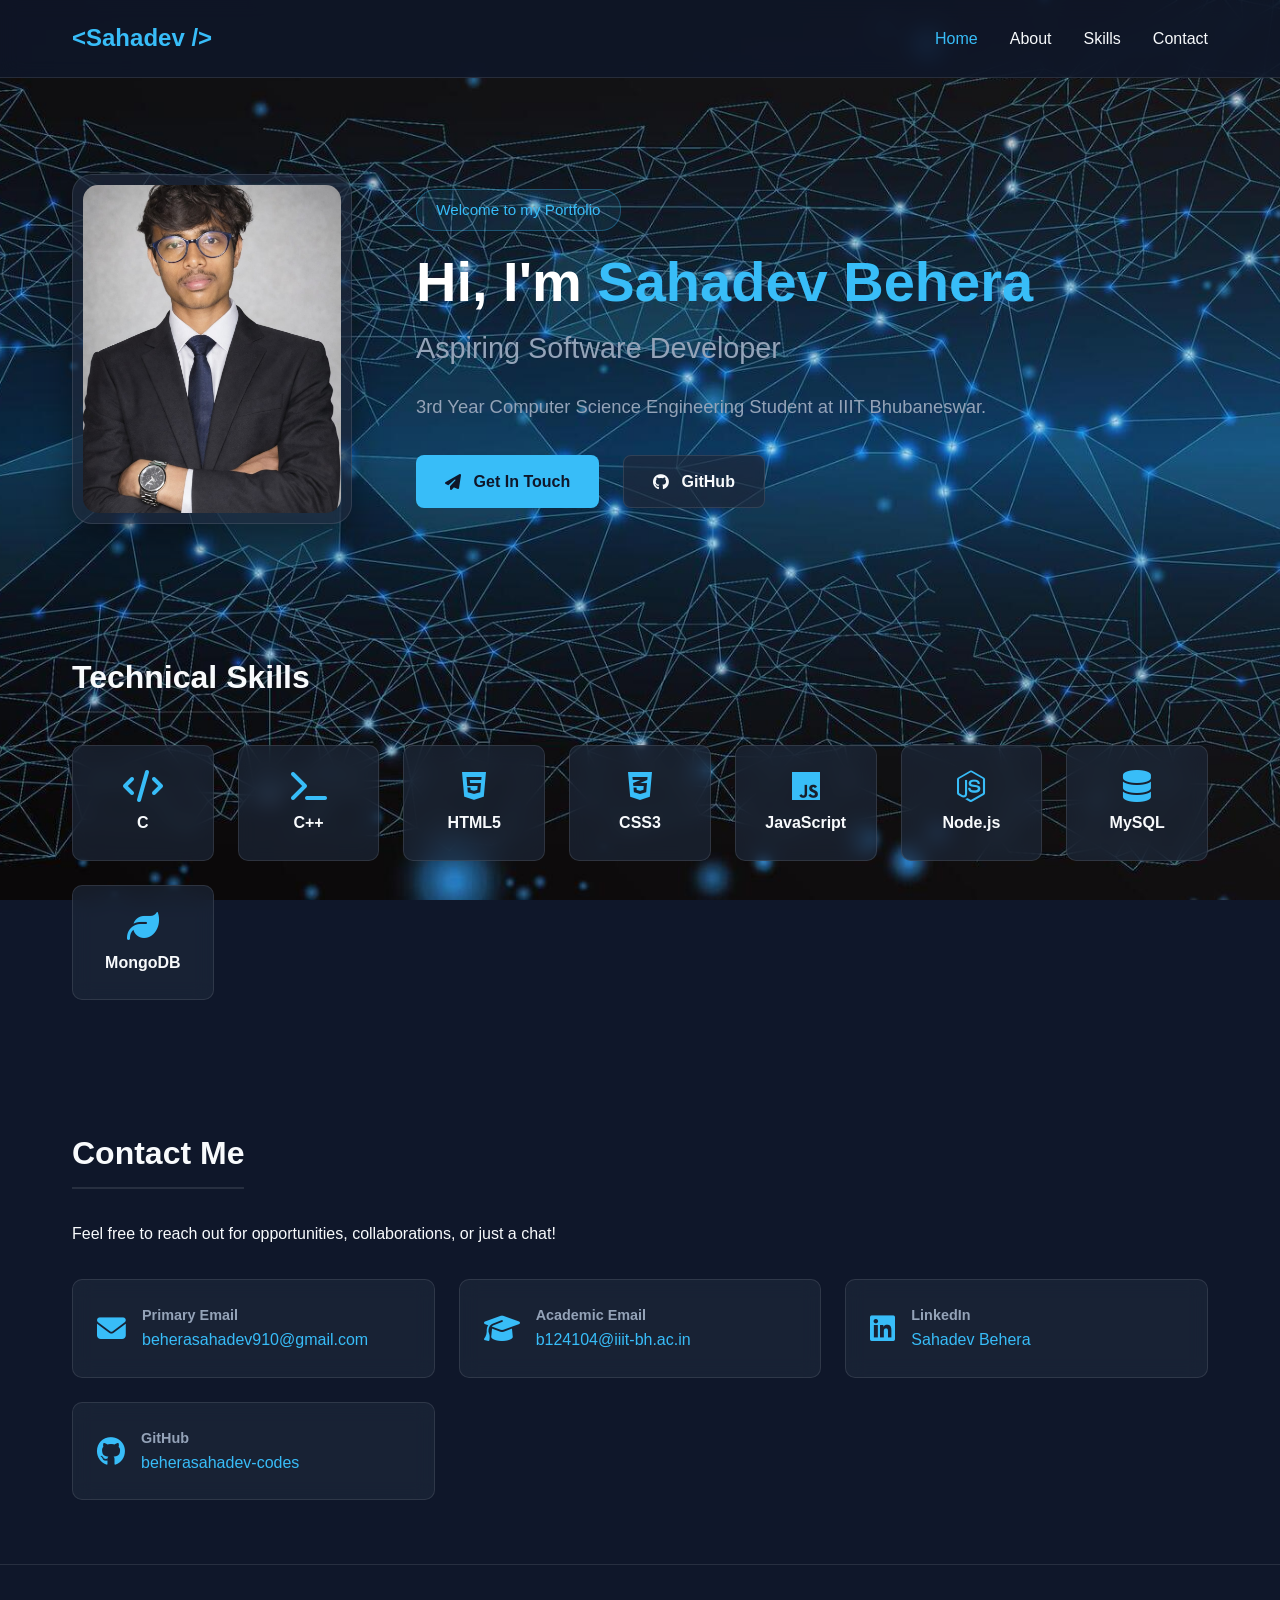
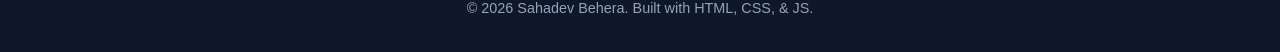
==== index.html @ 4afdf2d7 "Initial commit" ====
<!DOCTYPE html>
<html lang="en">
<head>
    <meta charset="UTF-8">
    <meta name="viewport" content="width=device-width, initial-scale=1.0">
    <title>Sahadev Behera | Software Developer</title>
    <link rel="icon" href="images/favicon.ico" type="image/x-icon">
    <!-- FontAwesome Icons -->
    <link rel="stylesheet" href="https://cdnjs.cloudflare.com/ajax/libs/font-awesome/6.4.0/css/all.min.css">
    <!-- Main Style -->
    <link rel="stylesheet" href="css/style.css">
</head>
<body>

    <!-- Header & Navigation -->
    <header>
        <nav class="navbar">
            <a href="index.html" class="logo">&lt;Sahadev /&gt;</a>
            <ul class="nav-links">
                <li><a href="index.html" class="active">Home</a></li>
                <li><a href="about.html">About</a></li>
                <li><a href="#skills">Skills</a></li>
                <li><a href="#contact">Contact</a></li>
            </ul>
        </nav>
    </header>

    <!-- Hero Section -->
    <section class="hero">
        <div class="hero-container">
            
            <!-- Image Box (Left Side) -->
            <div class="hero-image-box">
                <!-- IMPORTANT: Make sure your image inside 'images/' folder is named 'sahadev.png' -->
                <img src="images/sahadev.png" alt="Sahadev Behera" class="profile-photo-boxed">
            </div>

            <!-- Text Content (Right Side) -->
            <div class="hero-content-boxed">
                <span class="badge">Welcome to my Portfolio</span>
                <h1>Hi, I'm <span class="highlight">Sahadev Behera</span></h1>
                <h2>Aspiring Software Developer</h2>
                <p>3rd Year Computer Science Engineering Student at IIIT Bhubaneswar.</p>
                
                <!-- Buttons Container -->
                <div class="cta-buttons-boxed">
                    <a href="#contact" class="btn primary-btn">
                        <i class="fas fa-paper-plane"></i> Get In Touch
                    </a>
                    <a href="https://github.com/beherasahadev-codes" target="_blank" class="btn secondary-btn">
                        <i class="fab fa-github"></i> GitHub
                    </a>
                </div>
            </div>

        </div>
    </section>

    <!-- Skills Section -->
    <section id="skills" class="skills-section">
        <h2>Technical Skills</h2>
        <div class="skills-grid">
            <div class="skill-card"><i class="fas fa-code"></i> C</div>
            <div class="skill-card"><i class="fas fa-terminal"></i> C++</div>
            <div class="skill-card"><i class="fab fa-html5"></i> HTML5</div>
            <div class="skill-card"><i class="fab fa-css3-alt"></i> CSS3</div>
            <div class="skill-card"><i class="fab fa-js"></i> JavaScript</div>
            <div class="skill-card"><i class="fab fa-node-js"></i> Node.js</div>
            <div class="skill-card"><i class="fas fa-database"></i> MySQL</div>
            <div class="skill-card"><i class="fas fa-leaf"></i> MongoDB</div>
        </div>
    </section>

    <!-- Contact Section -->
    <section id="contact" class="contact-section">
        <h2>Contact Me</h2>
        <p>Feel free to reach out for opportunities, collaborations, or just a chat!</p>
        
        <div class="contact-grid">
            <div class="contact-item">
                <i class="fas fa-envelope"></i>
                <div>
                    <h4>Primary Email</h4>
                    <a href="mailto:beherasahadev910@gmail.com">beherasahadev910@gmail.com</a>
                </div>
            </div>
            <div class="contact-item">
                <i class="fas fa-graduation-cap"></i>
                <div>
                    <h4>Academic Email</h4>
                    <a href="mailto:b124104@iiit-bh.ac.in">b124104@iiit-bh.ac.in</a>
                </div>
            </div>
            <div class="contact-item">
                <i class="fab fa-linkedin"></i>
                <div>
                    <h4>LinkedIn</h4>
                    <a href="https://www.linkedin.com/in/sahadev-behera-0793b9331/" target="_blank">Sahadev Behera</a>
                </div>
            </div>
            <div class="contact-item">
                <i class="fab fa-github"></i>
                <div>
                    <h4>GitHub</h4>
                    <a href="https://github.com/beherasahadev-codes" target="_blank">beherasahadev-codes</a>
                </div>
            </div>
        </div>
    </section>

    <!-- Footer -->
    <footer>
        <p>&copy; <span id="year"></span> Sahadev Behera. Built with HTML, CSS, & JS.</p>
    </footer>

    <script src="js/main.js"></script>
</body>
</html>
---- css/style.css ----
/* --- Global Styles --- */
:root {
    --bg-color: #0f172a;
    --card-bg: rgba(30, 41, 59, 0.7); /* Semi-transparent for glassmorphism */
    --text-color: #f8fafc;
    --text-muted: #94a3b8;
    --accent-color: #38bdf8;
    --accent-hover: #0284c7;
    --border-color: rgba(255, 255, 255, 0.1);
}

* {
    margin: 0;
    padding: 0;
    box-sizing: border-box;
    font-family: 'Segoe UI', Tahoma, Geneva, Verdana, sans-serif;
}

body {
    background-color: var(--bg-color);
    background-image: url('../images/background.png');
    background-size: cover;
    background-position: center;
    background-attachment: fixed;
    background-repeat: no-repeat;
    color: var(--text-color);
    line-height: 1.6;
    display: flex;
    flex-direction: column;
    min-height: 100vh;
}

a {
    color: var(--accent-color);
    text-decoration: none;
    transition: color 0.3s ease;
}

a:hover {
    color: var(--accent-hover);
}

/* --- Header / Navbar --- */
header {
    background: rgba(15, 23, 42, 0.85);
    backdrop-filter: blur(10px);
    position: sticky;
    top: 0;
    z-index: 100;
    border-bottom: 1px solid var(--border-color);
}

.navbar {
    max-width: 1200px;
    margin: 0 auto;
    padding: 1.2rem 2rem;
    display: flex;
    justify-content: space-between;
    align-items: center;
}

.logo {
    font-size: 1.5rem;
    font-weight: 700;
    color: var(--accent-color);
}

.nav-links {
    display: flex;
    list-style: none;
    gap: 2rem;
}

.nav-links a {
    color: var(--text-color);
    font-weight: 500;
}

.nav-links a.active, .nav-links a:hover {
    color: var(--accent-color);
}

/* --- Hero Section --- */
.hero {
    max-width: 1200px;
    margin: 0 auto;
    padding: 6rem 2rem 4rem;
    width: 100%;
}

.hero-container {
    display: flex;
    align-items: center;
    justify-content: flex-start;
    gap: 4rem;
}

/* --- Image Box --- */
.hero-image-box {
    flex: 0 0 auto;
    width: 280px;
    height: 350px;
    background-color: var(--card-bg);
    border-radius: 20px;
    padding: 10px;
    border: 1px solid var(--border-color);
    box-shadow: 0 15px 35px rgba(0, 0, 0, 0.4);
    overflow: hidden;
    display: flex;
    justify-content: center;
    align-items: center;
}

.profile-photo-boxed {
    width: 100%;
    height: 100%;
    object-fit: cover;
    border-radius: 15px;
}

/* --- Hero Content --- */
.hero-content-boxed {
    flex: 1;
    display: flex;
    flex-direction: column;
    align-items: flex-start;
}

.badge {
    background: rgba(56, 189, 248, 0.1);
    color: var(--accent-color);
    padding: 0.5rem 1.2rem;
    border-radius: 20px;
    font-size: 0.95rem;
    border: 1px solid rgba(56, 189, 248, 0.3);
    margin-bottom: 1.2rem;
}

.hero-content-boxed h1 {
    font-size: 3.5rem;
    line-height: 1.1;
    margin-bottom: 0.8rem;
    color: #fff;
}

.highlight {
    color: var(--accent-color);
}

.hero-content-boxed h2 {
    font-size: 1.8rem;
    color: var(--text-muted);
    font-weight: 400;
    margin-bottom: 1.2rem;
}

.hero-content-boxed p {
    font-size: 1.15rem;
    color: var(--text-muted);
    max-width: 650px;
    line-height: 1.8;
    margin-bottom: 2rem;
}

/* --- Buttons --- */
.cta-buttons-boxed {
    display: flex;
    gap: 1.5rem;
}

.btn {
    padding: 0.8rem 1.8rem;
    border-radius: 8px;
    font-weight: 600;
    cursor: pointer;
    transition: all 0.3s ease;
    display: inline-flex;
    align-items: center;
    gap: 0.8rem;
}

.primary-btn {
    background-color: var(--accent-color);
    color: #0f172a;
}

.primary-btn:hover {
    background-color: var(--accent-hover);
    color: #fff;
}

.secondary-btn {
    border: 1px solid var(--border-color);
    color: var(--text-color);
    background: var(--card-bg);
}

.secondary-btn:hover {
    border-color: var(--accent-color);
    color: var(--accent-color);
}

/* --- About Page & Glassy Cards Fix --- */
.about-hero {
    max-width: 1200px;
    margin: 0 auto;
    padding: 6rem 2rem 4rem;
    width: 100%;
}

.about-hero h1 {
    font-size: 2.8rem;
    margin-bottom: 1.5rem;
}

.about-cards {
    display: grid;
    grid-template-columns: repeat(auto-fit, minmax(300px, 1fr));
    gap: 2rem;
    margin-top: 2.5rem;
}

.info-card {
    background: rgba(30, 41, 59, 0.55); /* Glassy opacity */
    backdrop-filter: blur(12px);          /* Glass blur effect */
    -webkit-backdrop-filter: blur(12px);
    border: 1px solid rgba(255, 255, 255, 0.1);
    padding: 2rem;
    border-radius: 16px;
    box-shadow: 0 8px 32px 0 rgba(0, 0, 0, 0.3);
    transition: transform 0.3s ease, border-color 0.3s ease;
}

.info-card:hover {
    transform: translateY(-6px);
    border-color: var(--accent-color);
}

.info-card i {
    font-size: 2.2rem;
    color: var(--accent-color);
    margin-bottom: 1.2rem;
}

.info-card h3 {
    font-size: 1.3rem;
    margin-bottom: 0.8rem;
    color: var(--text-color);
}

.info-card p {
    color: var(--text-muted);
    font-size: 1rem;
    line-height: 1.7;
}

/* --- Skills & Contact Sections --- */
.skills-section, .contact-section {
    max-width: 1200px;
    margin: 0 auto;
    padding: 4rem 2rem;
    width: 100%;
}

.skills-section h2, .contact-section h2 {
    font-size: 2rem;
    margin-bottom: 2rem;
    border-bottom: 2px solid var(--border-color);
    padding-bottom: 0.5rem;
    display: inline-block;
}

.skills-grid {
    display: grid;
    grid-template-columns: repeat(auto-fit, minmax(140px, 1fr));
    gap: 1.5rem;
}

.skill-card {
    background: rgba(30, 41, 59, 0.65);
    backdrop-filter: blur(10px);
    border: 1px solid var(--border-color);
    padding: 1.5rem;
    border-radius: 10px;
    text-align: center;
    font-weight: 600;
    transition: transform 0.3s ease, border-color 0.3s ease;
}

.skill-card i {
    display: block;
    font-size: 2rem;
    margin-bottom: 0.5rem;
    color: var(--accent-color);
}

.skill-card:hover {
    transform: translateY(-5px);
    border-color: var(--accent-color);
}

/* --- Contact Section --- */
.contact-grid {
    display: grid;
    grid-template-columns: repeat(auto-fit, minmax(280px, 1fr)); 
    gap: 1.5rem;
    margin-top: 2rem;
}

.contact-item {
    background: rgba(30, 41, 59, 0.65);
    backdrop-filter: blur(10px);
    border: 1px solid var(--border-color);
    padding: 1.5rem;
    border-radius: 10px;
    display: flex;
    align-items: center;
    gap: 1rem;
    min-width: 0; 
}

.contact-item > div {
    min-width: 0;
    flex: 1;
}

.contact-item a {
    display: block;
    word-break: break-all;
    overflow-wrap: anywhere;
}

.contact-item i {
    font-size: 1.8rem;
    color: var(--accent-color);
}

.contact-item h4 {
    font-size: 0.9rem;
    color: var(--text-muted);
}

/* --- Footer --- */
footer {
    text-align: center;
    padding: 2rem;
    border-top: 1px solid var(--border-color);
    color: var(--text-muted);
    font-size: 0.9rem;
    margin-top: auto;
}

/* --- Responsive Adjustments --- */
@media (max-width: 900px) {
    .hero-container {
        flex-direction: column;
        align-items: center;
        text-align: center;
        gap: 2.5rem;
    }
    
    .hero-image-box {
        width: 240px;
        height: 300px;
    }
    
    .hero-content-boxed {
        align-items: center;
    }

    .hero-content-boxed h1 {
        font-size: 2.8rem;
    }

    .cta-buttons-boxed {
        flex-direction: column;
        gap: 1rem;
        width: 100%;
        max-width: 300px;
    }
    
    .btn {
        width: 100%;
        justify-content: center;
    }
}
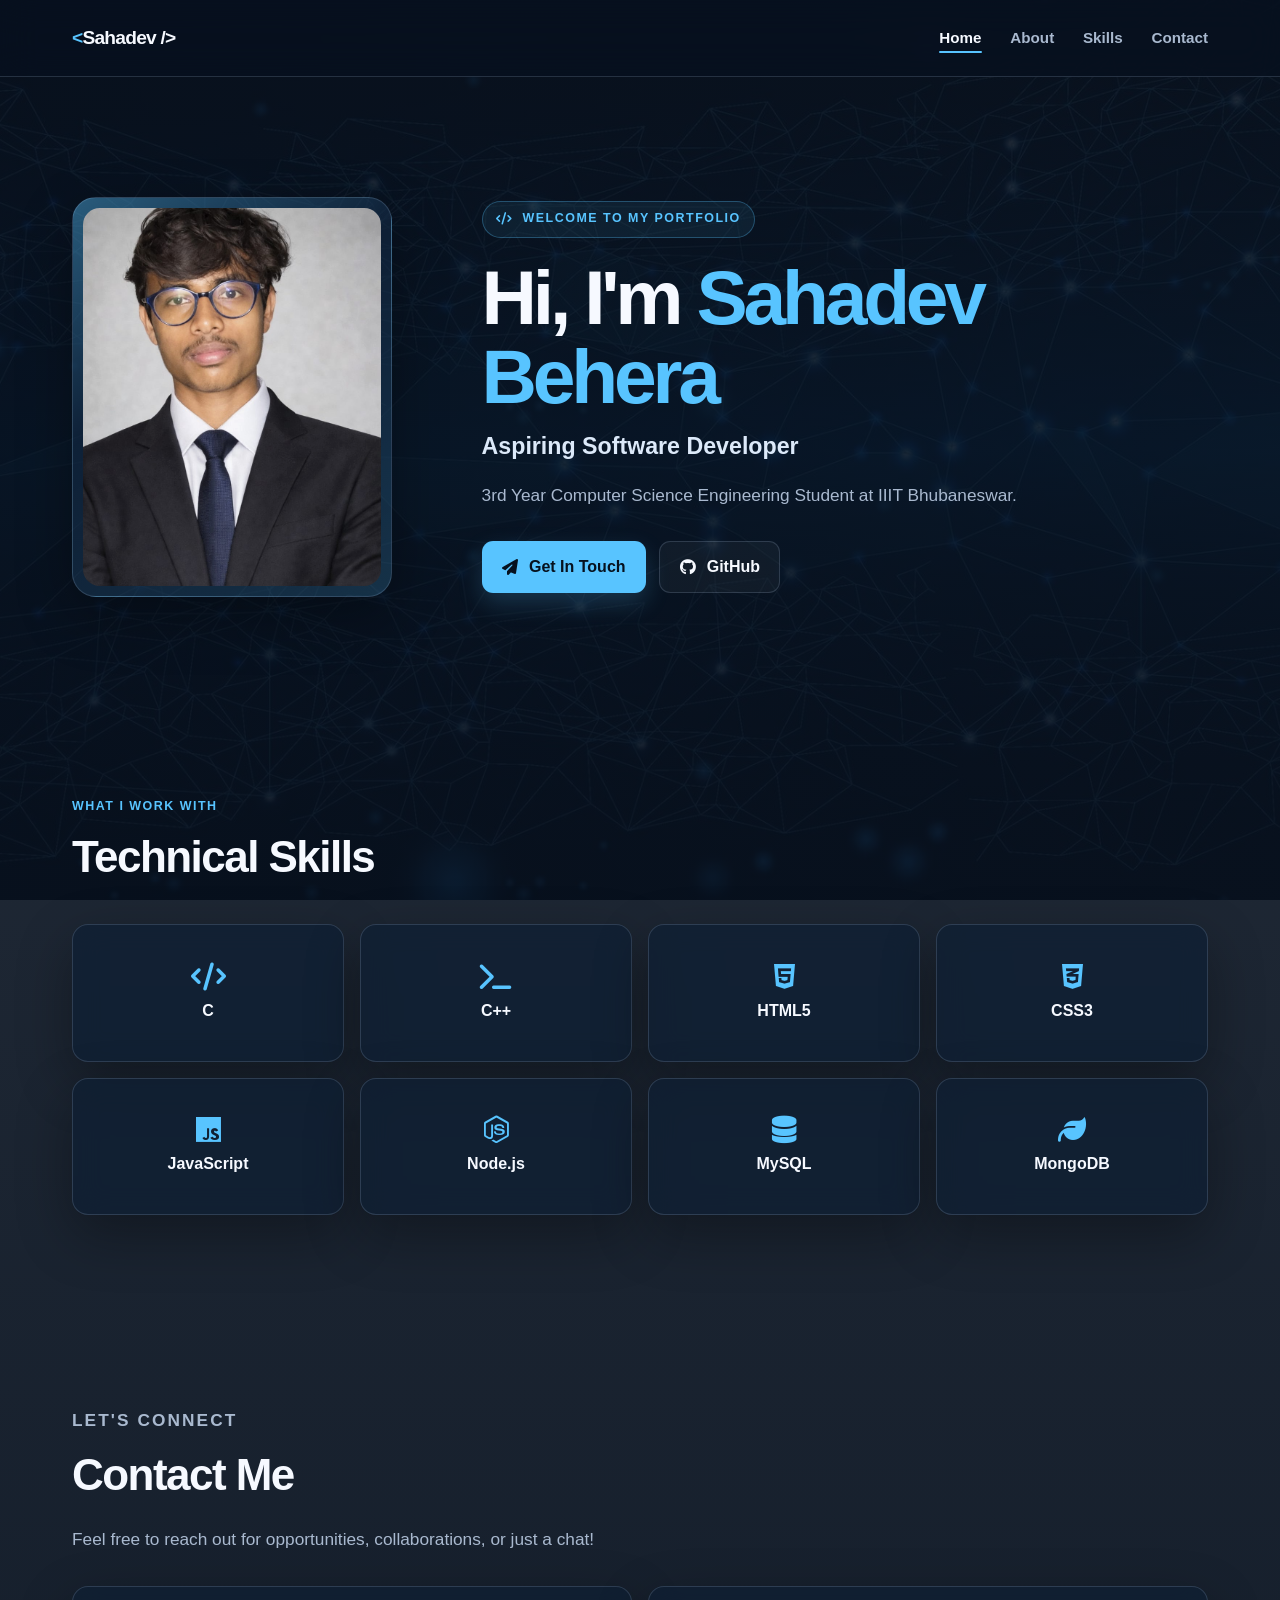
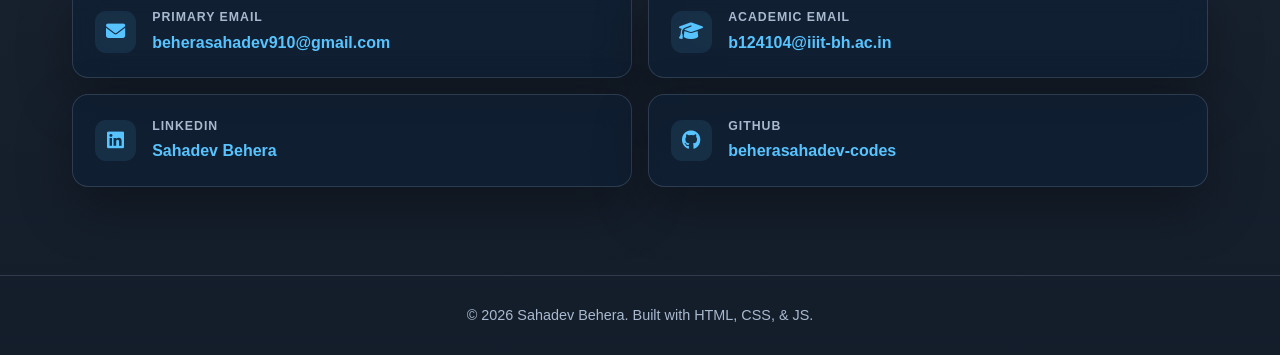
==== commit 9518e0b3: "Polish portfolio design and responsive navigation" ====
--- a/index.html
+++ b/index.html
@@ -3,6 +3,7 @@
 <head>
     <meta charset="UTF-8">
     <meta name="viewport" content="width=device-width, initial-scale=1.0">
+    <meta name="description" content="Portfolio of Sahadev Behera, a Computer Science student and aspiring software developer.">
     <title>Sahadev Behera | Software Developer</title>
     <link rel="icon" href="images/favicon.ico" type="image/x-icon">
     <!-- FontAwesome Icons -->
@@ -11,12 +12,16 @@
     <link rel="stylesheet" href="css/style.css">
 </head>
 <body>
+    <a class="skip-link" href="#main-content">Skip to content</a>
 
     <!-- Header & Navigation -->
     <header>
-        <nav class="navbar">
+        <nav class="navbar" aria-label="Primary navigation">
             <a href="index.html" class="logo">&lt;Sahadev /&gt;</a>
-            <ul class="nav-links">
+            <button class="nav-toggle" type="button" aria-expanded="false" aria-controls="primary-menu" aria-label="Open navigation menu">
+                <i class="fas fa-bars" aria-hidden="true"></i>
+            </button>
+            <ul class="nav-links" id="primary-menu">
                 <li><a href="index.html" class="active">Home</a></li>
                 <li><a href="about.html">About</a></li>
                 <li><a href="#skills">Skills</a></li>
@@ -26,6 +31,7 @@
     </header>
 
     <!-- Hero Section -->
+    <main id="main-content">
     <section class="hero">
         <div class="hero-container">
             
@@ -37,7 +43,7 @@
 
             <!-- Text Content (Right Side) -->
             <div class="hero-content-boxed">
-                <span class="badge">Welcome to my Portfolio</span>
+                <span class="badge"><i class="fas fa-code" aria-hidden="true"></i> Welcome to my portfolio</span>
                 <h1>Hi, I'm <span class="highlight">Sahadev Behera</span></h1>
                 <h2>Aspiring Software Developer</h2>
                 <p>3rd Year Computer Science Engineering Student at IIIT Bhubaneswar.</p>
@@ -47,7 +53,7 @@
                     <a href="#contact" class="btn primary-btn">
                         <i class="fas fa-paper-plane"></i> Get In Touch
                     </a>
-                    <a href="https://github.com/beherasahadev-codes" target="_blank" class="btn secondary-btn">
+                    <a href="https://github.com/beherasahadev-codes" target="_blank" rel="noopener noreferrer" class="btn secondary-btn">
                         <i class="fab fa-github"></i> GitHub
                     </a>
                 </div>
@@ -58,6 +64,7 @@
 
     <!-- Skills Section -->
     <section id="skills" class="skills-section">
+        <p class="section-kicker">What I work with</p>
         <h2>Technical Skills</h2>
         <div class="skills-grid">
             <div class="skill-card"><i class="fas fa-code"></i> C</div>
@@ -73,6 +80,7 @@
 
     <!-- Contact Section -->
     <section id="contact" class="contact-section">
+        <p class="section-kicker">Let&apos;s connect</p>
         <h2>Contact Me</h2>
         <p>Feel free to reach out for opportunities, collaborations, or just a chat!</p>
         
@@ -95,18 +103,19 @@
                 <i class="fab fa-linkedin"></i>
                 <div>
                     <h4>LinkedIn</h4>
-                    <a href="https://www.linkedin.com/in/sahadev-behera-0793b9331/" target="_blank">Sahadev Behera</a>
+                <a href="https://www.linkedin.com/in/sahadev-behera-0793b9331/" target="_blank" rel="noopener noreferrer">Sahadev Behera</a>
                 </div>
             </div>
             <div class="contact-item">
                 <i class="fab fa-github"></i>
                 <div>
                     <h4>GitHub</h4>
-                    <a href="https://github.com/beherasahadev-codes" target="_blank">beherasahadev-codes</a>
+                <a href="https://github.com/beherasahadev-codes" target="_blank" rel="noopener noreferrer">beherasahadev-codes</a>
                 </div>
             </div>
         </div>
     </section>
+    </main>
 
     <!-- Footer -->
     <footer>
@@ -115,4 +124,4 @@
 
     <script src="js/main.js"></script>
 </body>
-</html>+</html>
--- a/css/style.css
+++ b/css/style.css
@@ -1,386 +1,118 @@
-/* --- Global Styles --- */
 :root {
-    --bg-color: #0f172a;
-    --card-bg: rgba(30, 41, 59, 0.7); /* Semi-transparent for glassmorphism */
-    --text-color: #f8fafc;
-    --text-muted: #94a3b8;
-    --accent-color: #38bdf8;
-    --accent-hover: #0284c7;
-    --border-color: rgba(255, 255, 255, 0.1);
+    --bg-color: #07111f;
+    --surface: rgba(15, 31, 52, 0.72);
+    --surface-strong: rgba(19, 39, 65, 0.9);
+    --text-color: #f6f9ff;
+    --text-muted: #a9b9cf;
+    --accent-color: #58c4ff;
+    --accent-hover: #98ddff;
+    --accent-deep: #1689c4;
+    --border-color: rgba(196, 224, 255, 0.16);
+    --shadow: 0 20px 55px rgba(0, 0, 0, 0.32);
 }
 
-* {
-    margin: 0;
-    padding: 0;
-    box-sizing: border-box;
+* { box-sizing: border-box; margin: 0; padding: 0; }
+
+html { scroll-behavior: smooth; scroll-padding-top: 5.5rem; }
+
+body {
+    min-height: 100vh;
+    display: flex;
+    flex-direction: column;
+    background: linear-gradient(rgba(7, 17, 31, 0.88), rgba(7, 17, 31, 0.95)), url('../images/background.png') center / cover fixed;
+    color: var(--text-color);
     font-family: 'Segoe UI', Tahoma, Geneva, Verdana, sans-serif;
+    line-height: 1.6;
 }
 
-body {
-    background-color: var(--bg-color);
-    background-image: url('../images/background.png');
-    background-size: cover;
-    background-position: center;
-    background-attachment: fixed;
-    background-repeat: no-repeat;
-    color: var(--text-color);
-    line-height: 1.6;
-    display: flex;
-    flex-direction: column;
-    min-height: 100vh;
+a { color: var(--accent-color); text-decoration: none; transition: color .2s ease, transform .2s ease, border-color .2s ease; }
+a:hover { color: var(--accent-hover); }
+a:focus-visible, button:focus-visible { outline: 3px solid var(--accent-color); outline-offset: 4px; }
+
+.skip-link { position: fixed; z-index: 200; top: -5rem; left: 1rem; padding: .7rem 1rem; border-radius: .5rem; background: var(--accent-color); color: #06111e; font-weight: 700; }
+.skip-link:focus { top: 1rem; }
+
+header { position: sticky; top: 0; z-index: 100; background: rgba(7, 17, 31, .76); border-bottom: 1px solid var(--border-color); backdrop-filter: blur(18px); }
+.navbar { width: min(1200px, 100%); margin: 0 auto; min-height: 4.75rem; padding: 0 2rem; display: flex; align-items: center; justify-content: space-between; }
+.logo { color: var(--text-color); font-size: 1.2rem; font-weight: 800; letter-spacing: -.04em; }
+.logo::first-letter { color: var(--accent-color); }
+.nav-links { display: flex; list-style: none; gap: 1.8rem; }
+.nav-links a { position: relative; color: var(--text-muted); font-size: .95rem; font-weight: 650; }
+.nav-links a::after { content: ''; position: absolute; left: 0; right: 0; bottom: -.45rem; height: 2px; border-radius: 2px; background: var(--accent-color); transform: scaleX(0); transition: transform .2s ease; }
+.nav-links a:hover, .nav-links a.active { color: var(--text-color); }
+.nav-links a:hover::after, .nav-links a.active::after { transform: scaleX(1); }
+.nav-toggle { display: none; border: 0; background: transparent; color: var(--text-color); font-size: 1.25rem; cursor: pointer; }
+
+main { flex: 1; }
+.hero, .about-hero, .skills-section, .contact-section { width: min(1200px, 100%); margin: 0 auto; padding-left: 2rem; padding-right: 2rem; }
+.hero { padding-top: clamp(4rem, 10vw, 7.5rem); padding-bottom: clamp(4rem, 9vw, 7rem); }
+.hero-container { display: grid; grid-template-columns: minmax(230px, 320px) minmax(0, 1fr); align-items: center; gap: clamp(2.5rem, 7vw, 6.5rem); }
+.hero-image-box { width: 100%; aspect-ratio: 4 / 5; padding: .6rem; overflow: hidden; border: 1px solid var(--border-color); border-radius: 1.5rem; background: linear-gradient(145deg, rgba(88,196,255,.42), rgba(20,42,70,.55) 40%, rgba(88,196,255,.18)); box-shadow: var(--shadow); }
+.profile-photo-boxed { width: 100%; height: 100%; object-fit: cover; border-radius: 1.05rem; filter: saturate(.95) contrast(1.04); }
+.hero-content-boxed { max-width: 720px; }
+.badge, .section-kicker { color: var(--accent-color); font-size: .78rem; font-weight: 800; letter-spacing: .12em; text-transform: uppercase; }
+.badge { display: inline-flex; gap: .55rem; align-items: center; padding: .45rem .85rem; border: 1px solid rgba(88,196,255,.3); border-radius: 999px; background: rgba(88,196,255,.08); }
+.hero h1 { max-width: 700px; margin: 1.25rem 0 .8rem; font-size: clamp(2.65rem, 6vw, 5.25rem); line-height: 1.03; letter-spacing: -.055em; }
+.highlight { color: var(--accent-color); }
+.hero h2 { color: #dce9f9; font-size: clamp(1.15rem, 2.5vw, 1.45rem); font-weight: 600; }
+.hero-content-boxed p, .about-lead, .contact-section > p { max-width: 650px; margin-top: 1rem; color: var(--text-muted); font-size: 1.08rem; }
+.cta-buttons-boxed { display: flex; flex-wrap: wrap; gap: .85rem; margin-top: 2rem; }
+.btn { display: inline-flex; align-items: center; justify-content: center; gap: .7rem; min-height: 3.05rem; padding: .75rem 1.2rem; border: 1px solid transparent; border-radius: .7rem; font-weight: 750; }
+.btn:hover { transform: translateY(-2px); }
+.primary-btn { color: #06111e; background: var(--accent-color); box-shadow: 0 10px 24px rgba(88,196,255,.2); }
+.primary-btn:hover { color: #06111e; background: var(--accent-hover); }
+.secondary-btn { color: var(--text-color); border-color: var(--border-color); background: rgba(255,255,255,.04); }
+.secondary-btn:hover { border-color: var(--accent-color); color: var(--text-color); background: rgba(88,196,255,.1); }
+
+.skills-section, .contact-section { padding-top: clamp(3.5rem, 7vw, 5.5rem); padding-bottom: clamp(3.5rem, 7vw, 5.5rem); }
+.skills-section h2, .contact-section h2, .about-hero h1 { margin-top: .3rem; font-size: clamp(2rem, 4vw, 2.75rem); letter-spacing: -.035em; }
+.skills-grid { display: grid; grid-template-columns: repeat(4, 1fr); gap: 1rem; margin-top: 2rem; }
+.skill-card, .info-card, .contact-item { border: 1px solid var(--border-color); background: var(--surface); box-shadow: var(--shadow); backdrop-filter: blur(14px); }
+.skill-card { min-height: 8.6rem; padding: 1.35rem 1rem; border-radius: 1rem; display: grid; place-items: center; align-content: center; gap: .45rem; font-weight: 750; transition: transform .2s ease, border-color .2s ease, background .2s ease; }
+.skill-card i { color: var(--accent-color); font-size: 1.75rem; }
+.skill-card:hover, .info-card:hover { transform: translateY(-5px); border-color: rgba(88,196,255,.7); background: var(--surface-strong); }
+
+.about-hero { padding-top: clamp(4.5rem, 9vw, 7rem); padding-bottom: clamp(4rem, 8vw, 6.5rem); }
+.about-lead { max-width: 760px; font-size: clamp(1.1rem, 2vw, 1.25rem); }
+.about-lead strong { color: #e5f1ff; }
+.about-cards { display: grid; grid-template-columns: repeat(2, 1fr); gap: 1.25rem; margin-top: 2.5rem; }
+.info-card { padding: 2rem; border-radius: 1rem; transition: transform .2s ease, border-color .2s ease, background .2s ease; }
+.info-card i { color: var(--accent-color); font-size: 2rem; margin-bottom: 1rem; }
+.info-card h3 { margin-bottom: .65rem; font-size: 1.2rem; }
+.info-card p { color: var(--text-muted); }
+
+.contact-grid { display: grid; grid-template-columns: repeat(2, 1fr); gap: 1rem; margin-top: 2rem; }
+.contact-item { min-width: 0; padding: 1.35rem; border-radius: 1rem; display: flex; align-items: center; gap: 1rem; }
+.contact-item > i { width: 2.6rem; height: 2.6rem; display: grid; place-items: center; flex: 0 0 auto; border-radius: .7rem; color: var(--accent-color); background: rgba(88,196,255,.1); font-size: 1.2rem; }
+.contact-item > div { min-width: 0; }
+.contact-item h4 { margin-bottom: .12rem; color: var(--text-muted); font-size: .77rem; letter-spacing: .08em; text-transform: uppercase; }
+.contact-item a { overflow-wrap: anywhere; font-weight: 650; }
+
+footer { margin-top: auto; padding: 1.75rem 2rem; border-top: 1px solid var(--border-color); color: var(--text-muted); text-align: center; font-size: .9rem; }
+
+@media (max-width: 760px) {
+    .navbar { min-height: 4.25rem; padding: 0 1.25rem; }
+    .nav-toggle { display: inline-grid; place-items: center; width: 2.6rem; height: 2.6rem; border: 1px solid var(--border-color); border-radius: .6rem; }
+    .nav-links { position: absolute; top: calc(100% + .6rem); left: 1rem; right: 1rem; display: none; padding: .65rem; gap: .15rem; border: 1px solid var(--border-color); border-radius: .8rem; background: rgba(7,17,31,.97); box-shadow: var(--shadow); }
+    .nav-links.is-open { display: grid; }
+    .nav-links a { display: block; padding: .75rem .85rem; border-radius: .5rem; }
+    .nav-links a:hover, .nav-links a.active { background: rgba(88,196,255,.1); }
+    .nav-links a::after { display: none; }
+    .hero, .about-hero, .skills-section, .contact-section { padding-left: 1.25rem; padding-right: 1.25rem; }
+    .hero-container { grid-template-columns: 1fr; text-align: center; }
+    .hero-image-box { width: min(290px, 78vw); margin: 0 auto; }
+    .hero-content-boxed { margin: 0 auto; }
+    .cta-buttons-boxed { justify-content: center; }
+    .skills-grid { grid-template-columns: repeat(2, 1fr); }
+    .about-cards, .contact-grid { grid-template-columns: 1fr; }
 }
 
-a {
-    color: var(--accent-color);
-    text-decoration: none;
-    transition: color 0.3s ease;
+@media (max-width: 420px) {
+    .cta-buttons-boxed { display: grid; }
+    .btn { width: 100%; }
+    .skill-card { min-height: 7.5rem; }
 }
 
-a:hover {
-    color: var(--accent-hover);
+@media (prefers-reduced-motion: reduce) {
+    *, *::before, *::after { scroll-behavior: auto !important; transition-duration: .01ms !important; }
 }
-
-/* --- Header / Navbar --- */
-header {
-    background: rgba(15, 23, 42, 0.85);
-    backdrop-filter: blur(10px);
-    position: sticky;
-    top: 0;
-    z-index: 100;
-    border-bottom: 1px solid var(--border-color);
-}
-
-.navbar {
-    max-width: 1200px;
-    margin: 0 auto;
-    padding: 1.2rem 2rem;
-    display: flex;
-    justify-content: space-between;
-    align-items: center;
-}
-
-.logo {
-    font-size: 1.5rem;
-    font-weight: 700;
-    color: var(--accent-color);
-}
-
-.nav-links {
-    display: flex;
-    list-style: none;
-    gap: 2rem;
-}
-
-.nav-links a {
-    color: var(--text-color);
-    font-weight: 500;
-}
-
-.nav-links a.active, .nav-links a:hover {
-    color: var(--accent-color);
-}
-
-/* --- Hero Section --- */
-.hero {
-    max-width: 1200px;
-    margin: 0 auto;
-    padding: 6rem 2rem 4rem;
-    width: 100%;
-}
-
-.hero-container {
-    display: flex;
-    align-items: center;
-    justify-content: flex-start;
-    gap: 4rem;
-}
-
-/* --- Image Box --- */
-.hero-image-box {
-    flex: 0 0 auto;
-    width: 280px;
-    height: 350px;
-    background-color: var(--card-bg);
-    border-radius: 20px;
-    padding: 10px;
-    border: 1px solid var(--border-color);
-    box-shadow: 0 15px 35px rgba(0, 0, 0, 0.4);
-    overflow: hidden;
-    display: flex;
-    justify-content: center;
-    align-items: center;
-}
-
-.profile-photo-boxed {
-    width: 100%;
-    height: 100%;
-    object-fit: cover;
-    border-radius: 15px;
-}
-
-/* --- Hero Content --- */
-.hero-content-boxed {
-    flex: 1;
-    display: flex;
-    flex-direction: column;
-    align-items: flex-start;
-}
-
-.badge {
-    background: rgba(56, 189, 248, 0.1);
-    color: var(--accent-color);
-    padding: 0.5rem 1.2rem;
-    border-radius: 20px;
-    font-size: 0.95rem;
-    border: 1px solid rgba(56, 189, 248, 0.3);
-    margin-bottom: 1.2rem;
-}
-
-.hero-content-boxed h1 {
-    font-size: 3.5rem;
-    line-height: 1.1;
-    margin-bottom: 0.8rem;
-    color: #fff;
-}
-
-.highlight {
-    color: var(--accent-color);
-}
-
-.hero-content-boxed h2 {
-    font-size: 1.8rem;
-    color: var(--text-muted);
-    font-weight: 400;
-    margin-bottom: 1.2rem;
-}
-
-.hero-content-boxed p {
-    font-size: 1.15rem;
-    color: var(--text-muted);
-    max-width: 650px;
-    line-height: 1.8;
-    margin-bottom: 2rem;
-}
-
-/* --- Buttons --- */
-.cta-buttons-boxed {
-    display: flex;
-    gap: 1.5rem;
-}
-
-.btn {
-    padding: 0.8rem 1.8rem;
-    border-radius: 8px;
-    font-weight: 600;
-    cursor: pointer;
-    transition: all 0.3s ease;
-    display: inline-flex;
-    align-items: center;
-    gap: 0.8rem;
-}
-
-.primary-btn {
-    background-color: var(--accent-color);
-    color: #0f172a;
-}
-
-.primary-btn:hover {
-    background-color: var(--accent-hover);
-    color: #fff;
-}
-
-.secondary-btn {
-    border: 1px solid var(--border-color);
-    color: var(--text-color);
-    background: var(--card-bg);
-}
-
-.secondary-btn:hover {
-    border-color: var(--accent-color);
-    color: var(--accent-color);
-}
-
-/* --- About Page & Glassy Cards Fix --- */
-.about-hero {
-    max-width: 1200px;
-    margin: 0 auto;
-    padding: 6rem 2rem 4rem;
-    width: 100%;
-}
-
-.about-hero h1 {
-    font-size: 2.8rem;
-    margin-bottom: 1.5rem;
-}
-
-.about-cards {
-    display: grid;
-    grid-template-columns: repeat(auto-fit, minmax(300px, 1fr));
-    gap: 2rem;
-    margin-top: 2.5rem;
-}
-
-.info-card {
-    background: rgba(30, 41, 59, 0.55); /* Glassy opacity */
-    backdrop-filter: blur(12px);          /* Glass blur effect */
-    -webkit-backdrop-filter: blur(12px);
-    border: 1px solid rgba(255, 255, 255, 0.1);
-    padding: 2rem;
-    border-radius: 16px;
-    box-shadow: 0 8px 32px 0 rgba(0, 0, 0, 0.3);
-    transition: transform 0.3s ease, border-color 0.3s ease;
-}
-
-.info-card:hover {
-    transform: translateY(-6px);
-    border-color: var(--accent-color);
-}
-
-.info-card i {
-    font-size: 2.2rem;
-    color: var(--accent-color);
-    margin-bottom: 1.2rem;
-}
-
-.info-card h3 {
-    font-size: 1.3rem;
-    margin-bottom: 0.8rem;
-    color: var(--text-color);
-}
-
-.info-card p {
-    color: var(--text-muted);
-    font-size: 1rem;
-    line-height: 1.7;
-}
-
-/* --- Skills & Contact Sections --- */
-.skills-section, .contact-section {
-    max-width: 1200px;
-    margin: 0 auto;
-    padding: 4rem 2rem;
-    width: 100%;
-}
-
-.skills-section h2, .contact-section h2 {
-    font-size: 2rem;
-    margin-bottom: 2rem;
-    border-bottom: 2px solid var(--border-color);
-    padding-bottom: 0.5rem;
-    display: inline-block;
-}
-
-.skills-grid {
-    display: grid;
-    grid-template-columns: repeat(auto-fit, minmax(140px, 1fr));
-    gap: 1.5rem;
-}
-
-.skill-card {
-    background: rgba(30, 41, 59, 0.65);
-    backdrop-filter: blur(10px);
-    border: 1px solid var(--border-color);
-    padding: 1.5rem;
-    border-radius: 10px;
-    text-align: center;
-    font-weight: 600;
-    transition: transform 0.3s ease, border-color 0.3s ease;
-}
-
-.skill-card i {
-    display: block;
-    font-size: 2rem;
-    margin-bottom: 0.5rem;
-    color: var(--accent-color);
-}
-
-.skill-card:hover {
-    transform: translateY(-5px);
-    border-color: var(--accent-color);
-}
-
-/* --- Contact Section --- */
-.contact-grid {
-    display: grid;
-    grid-template-columns: repeat(auto-fit, minmax(280px, 1fr)); 
-    gap: 1.5rem;
-    margin-top: 2rem;
-}
-
-.contact-item {
-    background: rgba(30, 41, 59, 0.65);
-    backdrop-filter: blur(10px);
-    border: 1px solid var(--border-color);
-    padding: 1.5rem;
-    border-radius: 10px;
-    display: flex;
-    align-items: center;
-    gap: 1rem;
-    min-width: 0; 
-}
-
-.contact-item > div {
-    min-width: 0;
-    flex: 1;
-}
-
-.contact-item a {
-    display: block;
-    word-break: break-all;
-    overflow-wrap: anywhere;
-}
-
-.contact-item i {
-    font-size: 1.8rem;
-    color: var(--accent-color);
-}
-
-.contact-item h4 {
-    font-size: 0.9rem;
-    color: var(--text-muted);
-}
-
-/* --- Footer --- */
-footer {
-    text-align: center;
-    padding: 2rem;
-    border-top: 1px solid var(--border-color);
-    color: var(--text-muted);
-    font-size: 0.9rem;
-    margin-top: auto;
-}
-
-/* --- Responsive Adjustments --- */
-@media (max-width: 900px) {
-    .hero-container {
-        flex-direction: column;
-        align-items: center;
-        text-align: center;
-        gap: 2.5rem;
-    }
-    
-    .hero-image-box {
-        width: 240px;
-        height: 300px;
-    }
-    
-    .hero-content-boxed {
-        align-items: center;
-    }
-
-    .hero-content-boxed h1 {
-        font-size: 2.8rem;
-    }
-
-    .cta-buttons-boxed {
-        flex-direction: column;
-        gap: 1rem;
-        width: 100%;
-        max-width: 300px;
-    }
-    
-    .btn {
-        width: 100%;
-        justify-content: center;
-    }
-}
